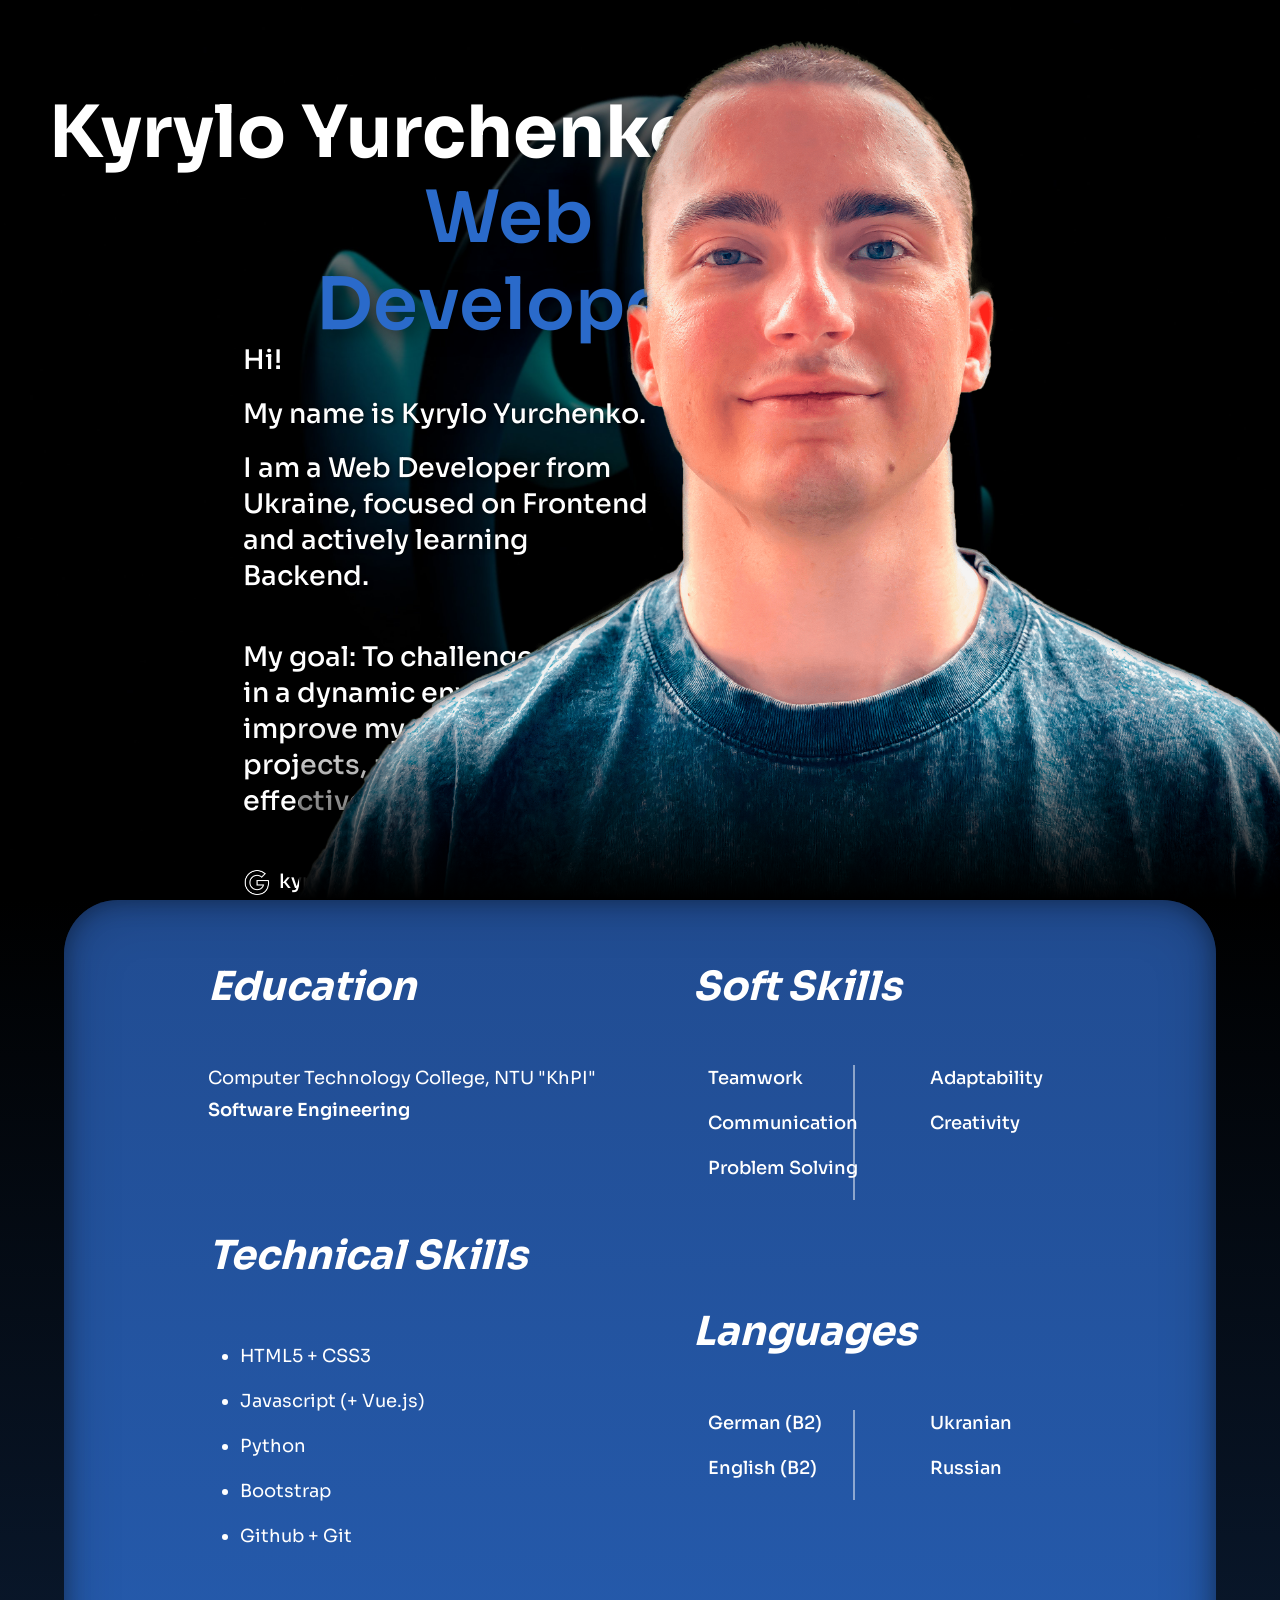
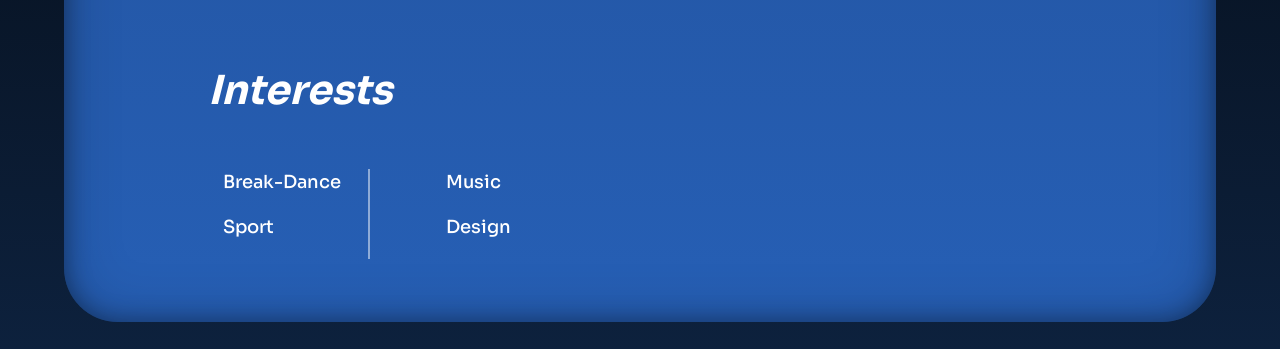
==== index.html @ 0132fe81 "did renaming" ====
<!DOCTYPE html>
<html lang="en">
<head>
    <meta charset="UTF-8">
    <meta name="viewport" content="width=device-width, initial-scale=1.0">
    <title>Kyrylo Yurchenko - Web Developer</title>

    <link rel="preconnect" href="https://fonts.googleapis.com">
    <link rel="preconnect" href="https://fonts.gstatic.com" crossorigin>
    <link href="https://fonts.googleapis.com/css2?family=Cascadia+Code:ital,wght@0,200..700;1,200..700&family=Sora:wght@100..800&display=swap" rel="stylesheet">

    <link href="https://cdn.jsdelivr.net/npm/bootstrap@5.3.8/dist/css/bootstrap.min.css" rel="stylesheet" integrity="sha384-sRIl4kxILFvY47J16cr9ZwB07vP4J8+LH7qKQnuqkuIAvNWLzeN8tE5YBujZqJLB" crossorigin="anonymous">
    <link rel="stylesheet" href="style.css">
</head>
<body>
    <div class="web-project">
        <div class="about">
            <div class="container-fluid text-center">
            <div class="row">
                <div class="col-12 col-md-7" id="aboutText">
                    <h1 class="first-row">Kyrylo Yurchenko</h1>
                    <h1 class="second-row">Web Developer</h1>

                    <div class="text">
                        <p>Hi!</p>
                        <p>My name is Kyrylo Yurchenko.</p>
                        <p>I am a Web Developer from Ukraine, focused on Frontend and actively learning Backend.</p>
                        <p style="margin-top: 5vh ;">My goal: To challenge myself in a dynamic environment, improve my skills through projects, and contribute effectively to a team.</p>
                    
                        <div class="contact">
                            <div class="contact-item">
                                <img alt="my gmail" src="img/google.png">
                                <p>kyrylo.yurchenkoo@gmail.com</p>
                            </div>
                            <div class="contact-item">
                                <img alt="my phone number" src="img/call.png">
                                <p>+49 151 4424 5046</p>
                            </div>
                        </div>
                    
                    </div>




                </div>

                <div class="col-12 col-md-5 d-flex justify-content-end">
                    
                </div>
            </div>
            </div>
            <div class="img-wrapper">
                <img alt="My Face" src="img/port2.png">
                <div class="img-shadow"></div>
            </div>
                    

        </div>

<!--Info about Me-->
        <div class="skillset">
        <div class="container">
            <div class="row">
            <div class="col-6">
                <h1>Education</h1>
                <p style="margin-bottom: 0;">Computer Technology College, NTU "KhPI"</p>
                <p style="margin-top: 5px; font-weight: 600;">Software Engineering</p>
                <h1 style="margin-top: 12vh;">Technical Skills</h1>
                <ul>
                    <li>HTML5 + CSS3</li>
                    <li>Javascript (+ Vue.js)</li>
                    <li>Python</li>
                    <li>Bootstrap</li>
                    <li>Github + Git</li>

                </ul>
                <h1 style="margin-top: 12vh;">Interests</h1>
                <div class="interests">
                <div class="interest-col">
                    <p>Break-Dance</p>
                    <p>Sport</p>
                </div>
                <div class="interest-col second-col">
                    <p>Music</p>
                    <p>Design</p>
                </div>

                </div>

            </div>
            <div class="col-6">
                <!-- Здесь можно добавить вторую колонку с info -->
                <h1>Soft Skills</h1>
                <div class="interests">
                <div class="interest-col">
                    <p>Teamwork</p>
                    <p>Communication</p>
                    <p>Problem Solving</p>
                </div>
                <div class="interest-col second-col">
                    <p>Adaptability</p>
                    <p>Creativity</p>
                </div>
                
                </div>

                <h1 style="margin-top: 12vh;">Languages</h1>
                <div class="interests">
                <div class="interest-col">
                    <p>German (B2)</p>
                    <p>English (B2)</p>
                    
                </div>
                <div class="interest-col second-col">
                    <p>Ukranian</p>
                    <p>Russian </p>
                </div>
                </div>
            </div>
        </div>
        </div>

    </div>
    
    <script src="script.js"></script>
</body>
</html>
---- style.css ----
body{
    font-family: "Sora", sans-serif;


}

.about{
    background: url("img/back-dark.jpg") no-repeat center center fixed;
    background-size: cover; /* растянуть под экран */
    height:100vh ;
    color: white;
     position: relative;
    overflow: hidden;
}

.about .first-row{
    font-weight: 700;
}

.about .second-row{
    font-weight: 600;
    padding-left: 30vh;
    margin-top: -1vh;
    color: #2a6aca;
}

.about #aboutText{
    margin-top: 10vh;
    margin-left: 0vh;
    text-shadow: 5px 5px 20px rgba(0, 0, 0, 0.7);
}
.about #aboutText h1{
    font-size: 8vh;
}


/* Обертка для прозрачного квадрата с текстом */
/* прозрачный блок с текстом */
.text {
    position: absolute;       /* привязываем к родителю #aboutText */
    top: 35vh;                /* снизу под "Web Developer" */
    left: 25vh;                  /* левый край */
    width: 35%;              /* на всю ширину родителя */
    
    padding: 1vh 2vh;
    border-radius: 10px;
    text-align: left;         /* текст по левому краю */
    box-sizing: border-box;
    line-height: 5vh;
    
}

/* текст внутри блока */
.text p {
    margin: 2vh 0;
    color: white;
    font-size: 3vh;
    font-weight: 500;
    line-height: 4vh;
    text-shadow: 1px 1px 4px rgba(0,0,0,0.7);
}

.about .contact {
  display: flex;            /* расположить в строку */
  flex-direction: column;   /* если хочешь одну под другой */
  gap: 1.5vh;               /* расстояние между контактами */
  margin-top: 5vh;
  
}

.about .contact-item {
  display: flex;            /* иконка + текст в ряд */
  align-items: center;      /* выравнивание по центру */
  gap: 1vh;                 /* расстояние между иконкой и текстом */
}

.about .contact img {
  width: 3vh;
  height: 3vh;
}

.about .contact p {
  margin: 0;
  font-size: 2.2vh;
  font-weight: 500;
  text-shadow: 1px 1px 4px rgba(0,0,0,0.7);
}



.col-5{
  padding-right: 0;
}

.img-wrapper {
  position: absolute;
  right: 0;
  top: 50%;
  transform: translateY(-50%);
  width: auto;
  height: 100vh; /* фиксированная высота */
}

.img-wrapper img {
  display: block;
  height: 100%; /* картинка занимает всю высоту контейнера */
  width: auto;
}

/* тень только снизу */
.img-wrapper .img-shadow {
  position: absolute;
  bottom: 0;
  left: 0;
  width: 100%;
  height: 20%; /* только нижняя часть изображения */
  background: linear-gradient(to top, rgba(0,0,0,1), transparent 100%);
  pointer-events: none;
}


.skillset{
  background: #000000;
  background: linear-gradient(180deg, rgba(0, 0, 0, 1) 0%, rgba(13, 33, 61, 1) 100%);
  display: flex;
  flex-wrap: wrap;
  align-content: center;
}

.skillset .container{
  max-width: 90%;
  margin-bottom: 3vh;
  background: #214c91;
  background: linear-gradient(180deg, rgba(33, 76, 145, 1) 0%, rgba(38, 95, 181, 1) 100%);
  border-radius: 6vh;
  color: white;
  padding: 7vh;
  padding-left: 16vh;
  box-shadow: inset 0 0 25px rgba(0, 0, 0, 0.4),
              inset 0 0 60px rgba(0, 0, 0, 0.2);
}

.skillset .row {
  text-align: left; /* чтобы текст не был по центру */
}


.skillset h1{
  font-weight: 700;
  font-style: italic;
  margin-bottom: 6vh;
}

.skillset p{
  font-size: large;
}

.skillset ul{
  line-height: 5vh;
  font-size: large;
}

.interests {
  display: flex;
  position: relative; /* для псевдоэлемента */
}

.interests::before {
  content: "";
  position: absolute;
  top: 0;
  bottom: 0;
  left: 35%; /* линия по центру */
  width: 2px; /* толщина линии */
  background: rgba(255, 255, 255, 0.481); /* тонкая белая */
  transform: translateX(-50%); /* ровно по центру */
}

.interest-col {
  flex: 1;
  padding: 0 15px;
}

.interest-col p {
  margin-bottom: 2vh;
  color: white;
  font-weight: 500;
}

/* можно добавить отступ для второй колонки от линии */
.interest-col.second-col {
  padding-left: 0px;
}


@media (max-width: 1199px) {

}


@media (max-width: 767px) {

  /* Колонки на всю ширину */
  .col-7, .col-5 {
    flex: 0 0 100% !important;
    max-width: 100% !important;
  }

  .row {
    flex-direction: column;
  }

  /* Заголовки */
  .about #aboutText {
    margin-top: 5vh;
    text-align: center;
  }

  .about #aboutText h1 {
    font-size: 4vh;
    padding-left: 0;
  }

  .about .second-row {
    padding-left: 0;
    margin-top: 0;
  }

  /* Текст */
  .text {
    position: static;
    width: 100%;
    margin-top: 3vh;
    padding: 0 2vh;
    text-align: center;
  }

  .text p {
    font-size: 2.2vh;
    line-height: 3vh;
  }
  
  /* Контакты */
  .about .contact {
    align-items: center;
  }
  .about .contact-item {
    justify-content: center;
  }

  /* Фото на всю ширину */
  .img-wrapper {
    position: relative; 
    width: 100%;
    height: auto;       
    margin: 0 0 4vh 0; /* убираем лишний верхний отступ, оставляем отступ снизу */
    text-align: center;
  }

  .img-wrapper img {
    width: auto;       /* сохраняем пропорции */
    max-width: 90%;    /* чтобы не вылезало за экран */
    height: auto;
    display: block;
    margin: 0 auto;    /* центрируем */
  }

  /* Тень */
  .img-wrapper::after {
    content: "";
    position: absolute;
    bottom: 0;
    left: 0;
    width: 100%;
    height: 25%;
    background: linear-gradient(to top, rgba(0,0,0,0.8), transparent);
    pointer-events: none;
  }



  /* Skillset */
  .skillset .container {
    padding: 4vh 2vh;
    border-radius: 3vh;
    margin-top: 2vh;
  }

  .skillset .row {
    flex-direction: column;
    align-items: center;  
  }

  .skillset h1, .skillset p {
    text-align: center;
  }

  /* Интересы */
  .interests {
    flex-direction: column;
  }
  .interests::before {
    display: none;
  }
  .interest-col {
    padding: 0;
    text-align: center;
  }
  .interest-col p {
    margin-bottom: 1.5vh;
  }

}
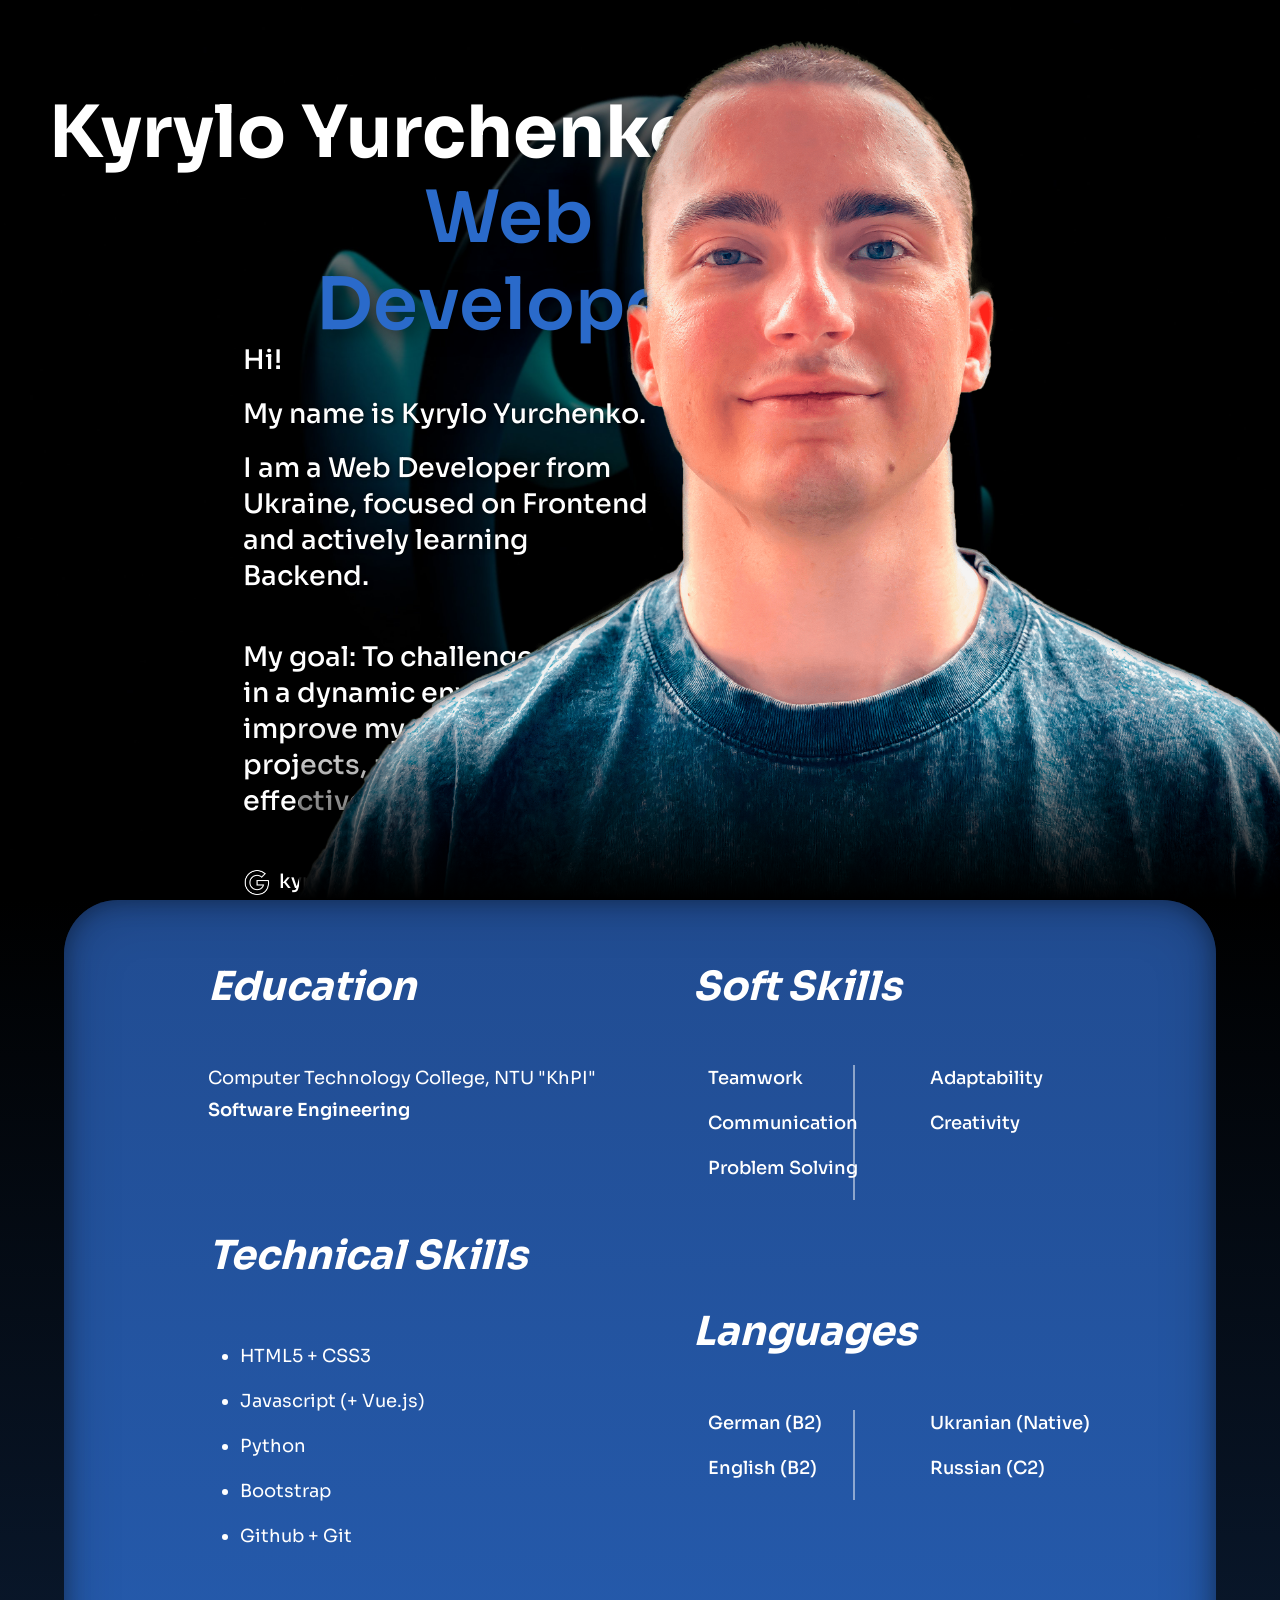
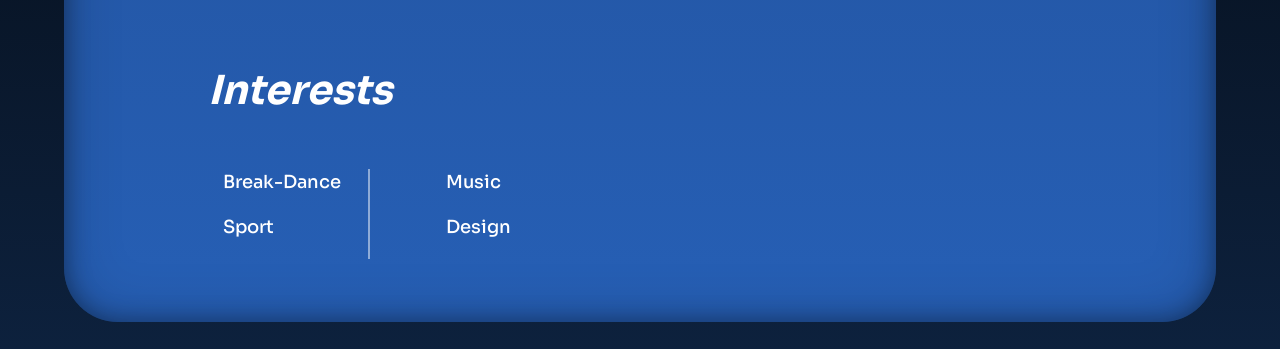
==== commit d737e703: "Update media query for max-width 1199px" ====
--- a/index.html
+++ b/index.html
@@ -28,14 +28,16 @@
                         <p style="margin-top: 5vh ;">My goal: To challenge myself in a dynamic environment, improve my skills through projects, and contribute effectively to a team.</p>
                     
                         <div class="contact">
-                            <div class="contact-item">
+                            <div class="contact-item" onclick="copyToClipboard('kyrylo.yurchenkoo@gmail.com')">
                                 <img alt="my gmail" src="img/google.png">
-                                <p>kyrylo.yurchenkoo@gmail.com</p>
+                                <a href="mailto:kyrylo.yurchenkoo@gmail.com"><p>kyrylo.yurchenkoo@gmail.com</p></a>
                             </div>
-                            <div class="contact-item">
+                            <div class="contact-item" onclick="copyToClipboard('+4915144245046')">
                                 <img alt="my phone number" src="img/call.png">
                                 <p>+49 151 4424 5046</p>
                             </div>
+
+                            <div class="notification" id="notification">Copied!</div>
                         </div>
                     
                     </div>
@@ -113,8 +115,8 @@
                     
                 </div>
                 <div class="interest-col second-col">
-                    <p>Ukranian</p>
-                    <p>Russian </p>
+                    <p>Ukranian (Native)</p>
+                    <p>Russian (C2)</p>
                 </div>
                 </div>
             </div>
--- a/style.css
+++ b/style.css
@@ -72,11 +72,47 @@
   display: flex;            /* иконка + текст в ряд */
   align-items: center;      /* выравнивание по центру */
   gap: 1vh;                 /* расстояние между иконкой и текстом */
+  cursor: pointer;
+
+}
+
+.contact-item a {
+    color: white;
+    text-decoration: none;
+    font-size: 2.2vh;
+}
+
+.contact-item a:hover {
+    text-decoration: underline;
 }
 
 .about .contact img {
   width: 3vh;
   height: 3vh;
+}
+
+.notification {
+    position: fixed;
+    bottom: 5%;
+    left: 50%;
+    transform: translateX(-50%) translateY(20px);
+    background: #48a526;
+    color: white;
+    width: 80%; /* занимает почти всю ширину экрана */
+    max-width: 300px; /* ограничение для больших экранов */
+    text-align: center;
+    padding: 10px 15px;
+    border-radius: 10px;
+    font-size: 14px;
+    opacity: 0;
+    pointer-events: none;
+    transition: opacity 0.4s ease, transform 0.4s ease;
+    z-index: 9999; /* чтобы было поверх всего */
+}
+
+.notification.show {
+    opacity: 1;
+    transform: translateX(-50%) translateY(0);
 }
 
 .about .contact p {
@@ -195,6 +231,63 @@
 
 @media (max-width: 1199px) {
 
+  /* Колонки About */
+  .about .container-fluid .row {
+    flex-direction: row; /* оставить горизонтально, но уменьшить padding */
+    align-items: center;
+  }
+
+  #aboutText {
+    margin-top: 5vh;
+    text-align: left;
+  }
+
+  .about #aboutText h1 {
+    font-size: 6vh; /* чуть меньше, чем на больших экранах */
+  }
+
+  .about .second-row {
+    padding-left: 15vh; /* уменьшить отступ слева */
+  }
+
+  .text {
+    top: 30vh; /* чуть выше */
+    left: 20vh;
+    width: 40%;
+    line-height: 4.5vh;
+  }
+
+  .text p {
+    font-size: 2.5vh;
+    line-height: 3.5vh;
+  }
+
+  /* Контакты */
+  .about .contact {
+    margin-top: 4vh;
+    gap: 1vh;
+  }
+
+  .about .contact-item img {
+    width: 2.5vh;
+    height: 2.5vh;
+  }
+
+  /* Картинка */
+  .img-wrapper {
+    width: 45%;
+    height: auto;
+    top: 50%;
+    right: 0;
+    transform: translateY(-50%);
+  }
+
+  .img-wrapper img {
+    width: 100%;
+    height: auto;
+    object-fit: cover;
+  }
+
 }
 
 
@@ -206,13 +299,29 @@
     max-width: 100% !important;
   }
 
-  .row {
-    flex-direction: column;
-  }
+  .about {
+    background-image: none;
+    background: #000000;
+    background: linear-gradient(180deg,rgba(0, 0, 0, 1) 0%, rgba(0, 17, 43, 1) 100%);
+    height: auto; /* не фиксируем 100vh */
+    padding: 3vh 0;
+  }
+
+  .about .container-fluid {
+    display: flex;
+    flex-direction: column; /* сначала картинка, потом текст */
+    align-items: center;
+  }
+
+    .row {
+    flex-direction: column-reverse; /* сначала картинка, потом текст */
+  }
+
+
 
   /* Заголовки */
-  .about #aboutText {
-    margin-top: 5vh;
+  #aboutText {
+    margin-top: 3vh;
     text-align: center;
   }
 
@@ -230,7 +339,7 @@
   .text {
     position: static;
     width: 100%;
-    margin-top: 3vh;
+    margin-top: 2vh;
     padding: 0 2vh;
     text-align: center;
   }
@@ -250,19 +359,20 @@
 
   /* Фото на всю ширину */
   .img-wrapper {
-    position: relative; 
+    position: relative;  /* убрать absolute */
     width: 100%;
-    height: auto;       
-    margin: 0 0 4vh 0; /* убираем лишний верхний отступ, оставляем отступ снизу */
-    text-align: center;
+    height: auto;
+    margin-bottom: -52%;
+    margin-top: 50%;
   }
 
   .img-wrapper img {
-    width: auto;       /* сохраняем пропорции */
-    max-width: 90%;    /* чтобы не вылезало за экран */
+    width: 100%;
     height: auto;
+    max-height: 60vh;
     display: block;
-    margin: 0 auto;    /* центрируем */
+    object-fit: contain;
+    margin: 0 auto;
   }
 
   /* Тень */
@@ -283,7 +393,7 @@
   .skillset .container {
     padding: 4vh 2vh;
     border-radius: 3vh;
-    margin-top: 2vh;
+    margin-top: 0vh;
   }
 
   .skillset .row {
@@ -310,4 +420,11 @@
     margin-bottom: 1.5vh;
   }
 
+  .notification {
+        bottom: 3%;
+        width: 90%;
+        font-size: 13px;
+        padding: 8px 12px;
+    }
+
 }
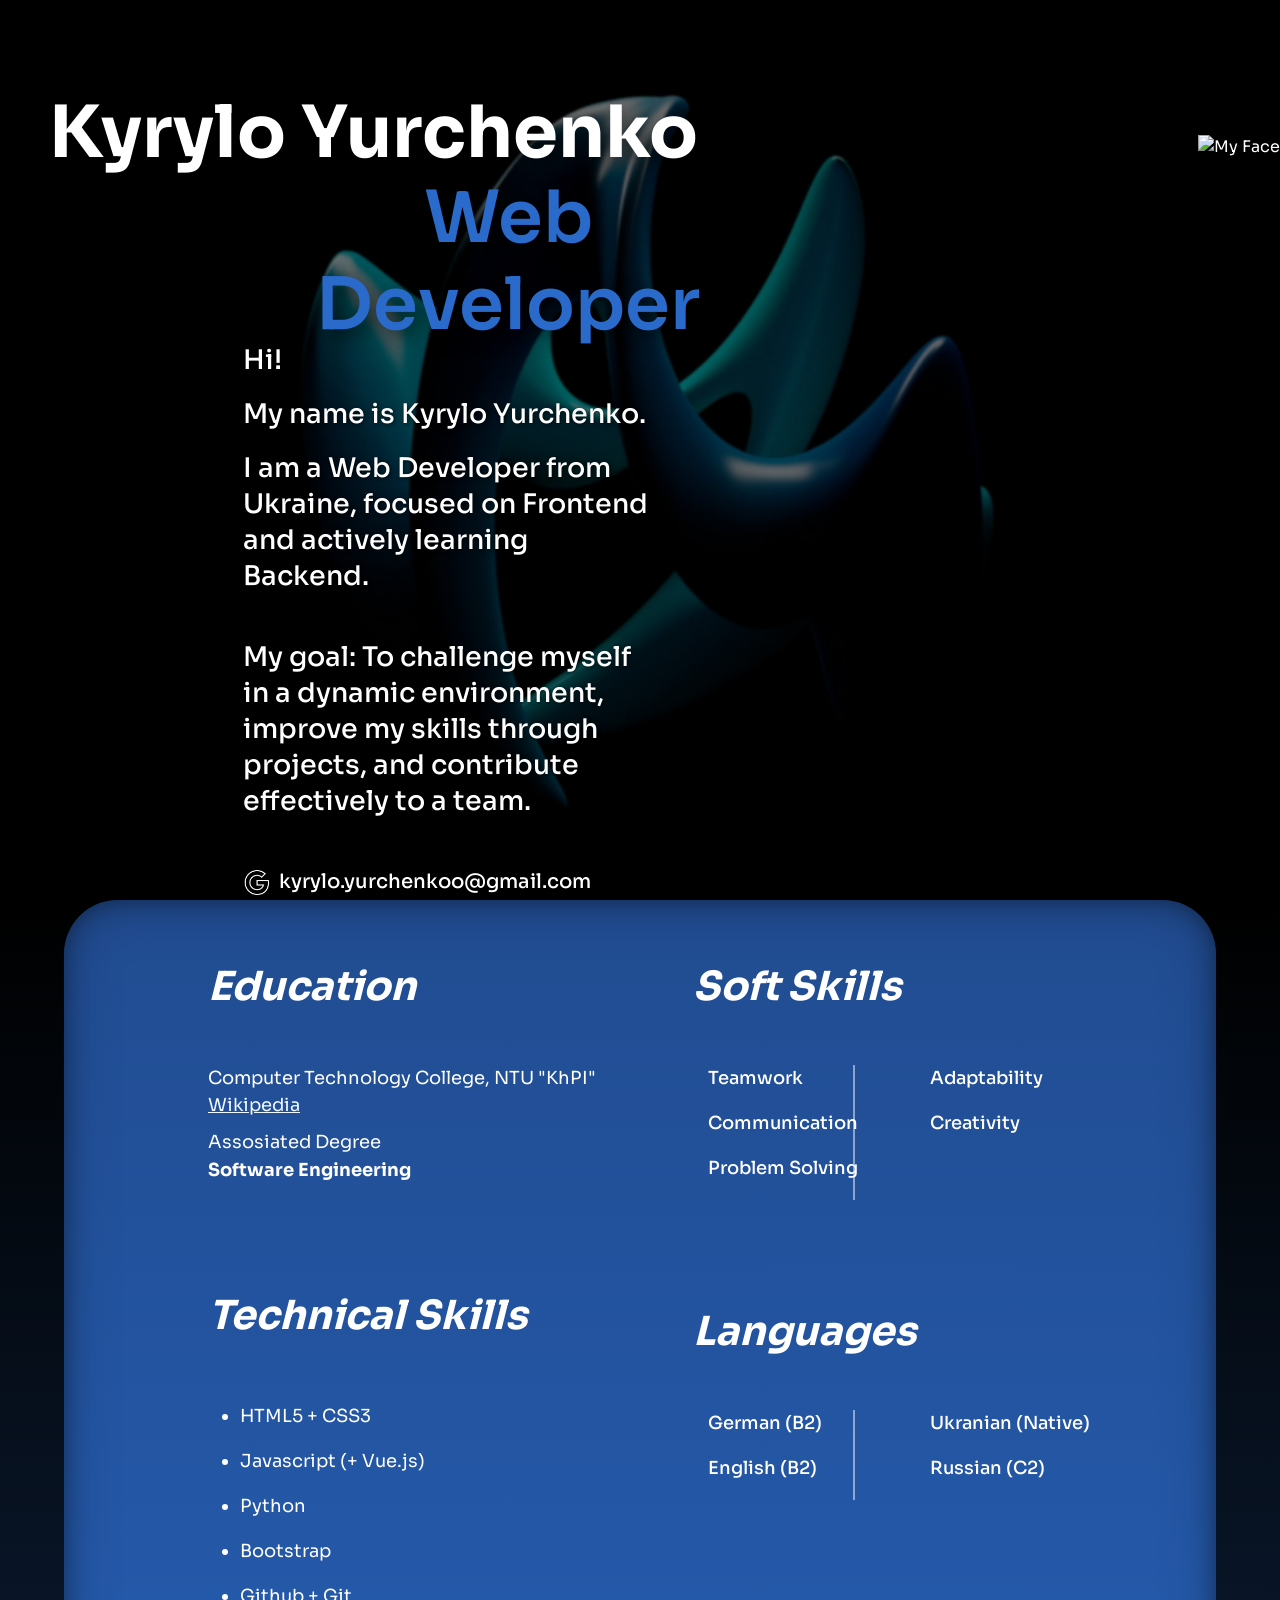
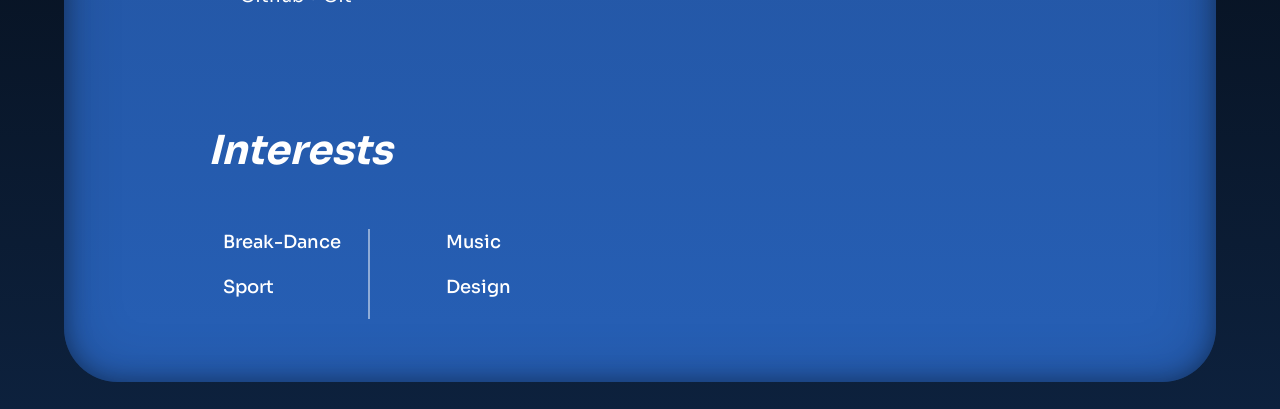
==== commit b44cc589: "photo change" ====
--- a/index.html
+++ b/index.html
@@ -8,6 +8,8 @@
     <link rel="preconnect" href="https://fonts.googleapis.com">
     <link rel="preconnect" href="https://fonts.gstatic.com" crossorigin>
     <link href="https://fonts.googleapis.com/css2?family=Cascadia+Code:ital,wght@0,200..700;1,200..700&family=Sora:wght@100..800&display=swap" rel="stylesheet">
+
+    <link rel="icon" type="image/png" href="img/web.png">
 
     <link href="https://cdn.jsdelivr.net/npm/bootstrap@5.3.8/dist/css/bootstrap.min.css" rel="stylesheet" integrity="sha384-sRIl4kxILFvY47J16cr9ZwB07vP4J8+LH7qKQnuqkuIAvNWLzeN8tE5YBujZqJLB" crossorigin="anonymous">
     <link rel="stylesheet" href="style.css">
@@ -53,11 +55,18 @@
             </div>
             </div>
             <div class="img-wrapper">
-                <img alt="My Face" src="img/port2.png">
+                <img alt="My Face" src="img/port2_2.png">
                 <div class="img-shadow"></div>
             </div>
                     
 
+        </div>
+<!--Projects-->
+
+        <div class="projects">
+            <div class="project-container">
+                
+            </div>
         </div>
 
 <!--Info about Me-->
@@ -66,8 +75,9 @@
             <div class="row">
             <div class="col-6">
                 <h1>Education</h1>
-                <p style="margin-bottom: 0;">Computer Technology College, NTU "KhPI"</p>
-                <p style="margin-top: 5px; font-weight: 600;">Software Engineering</p>
+                <p style="margin-bottom: 0; text-align: justify;">Computer Technology College, NTU "KhPI"<br style="gap: 5px;"><a href="https://en.wikipedia.org/wiki/Kharkiv_Polytechnic_Institute" style="color: aliceblue;" target="_blank">Wikipedia</a></p>
+                <p style="margin-top: 10px; font-weight: 400;">Assosiated Degree</p>
+                <p style="font-weight: 700; margin-top: -15px;">Software Engineering</p>
                 <h1 style="margin-top: 12vh;">Technical Skills</h1>
                 <ul>
                     <li>HTML5 + CSS3</li>
@@ -93,7 +103,7 @@
             </div>
             <div class="col-6">
                 <!-- Здесь можно добавить вторую колонку с info -->
-                <h1>Soft Skills</h1>
+                <h1 id="softskills">Soft Skills</h1>
                 <div class="interests">
                 <div class="interest-col">
                     <p>Teamwork</p>
--- a/style.css
+++ b/style.css
@@ -131,7 +131,7 @@
 .img-wrapper {
   position: absolute;
   right: 0;
-  top: 50%;
+  top: 65%;
   transform: translateY(-50%);
   width: auto;
   height: 100vh; /* фиксированная высота */
@@ -139,7 +139,7 @@
 
 .img-wrapper img {
   display: block;
-  height: 100%; /* картинка занимает всю высоту контейнера */
+  height: 80%; /* картинка занимает всю высоту контейнера */
   width: auto;
 }
 
@@ -427,4 +427,8 @@
         padding: 8px 12px;
     }
 
+  #softskills{
+    margin-top: 12vh;
+  }
+
 }
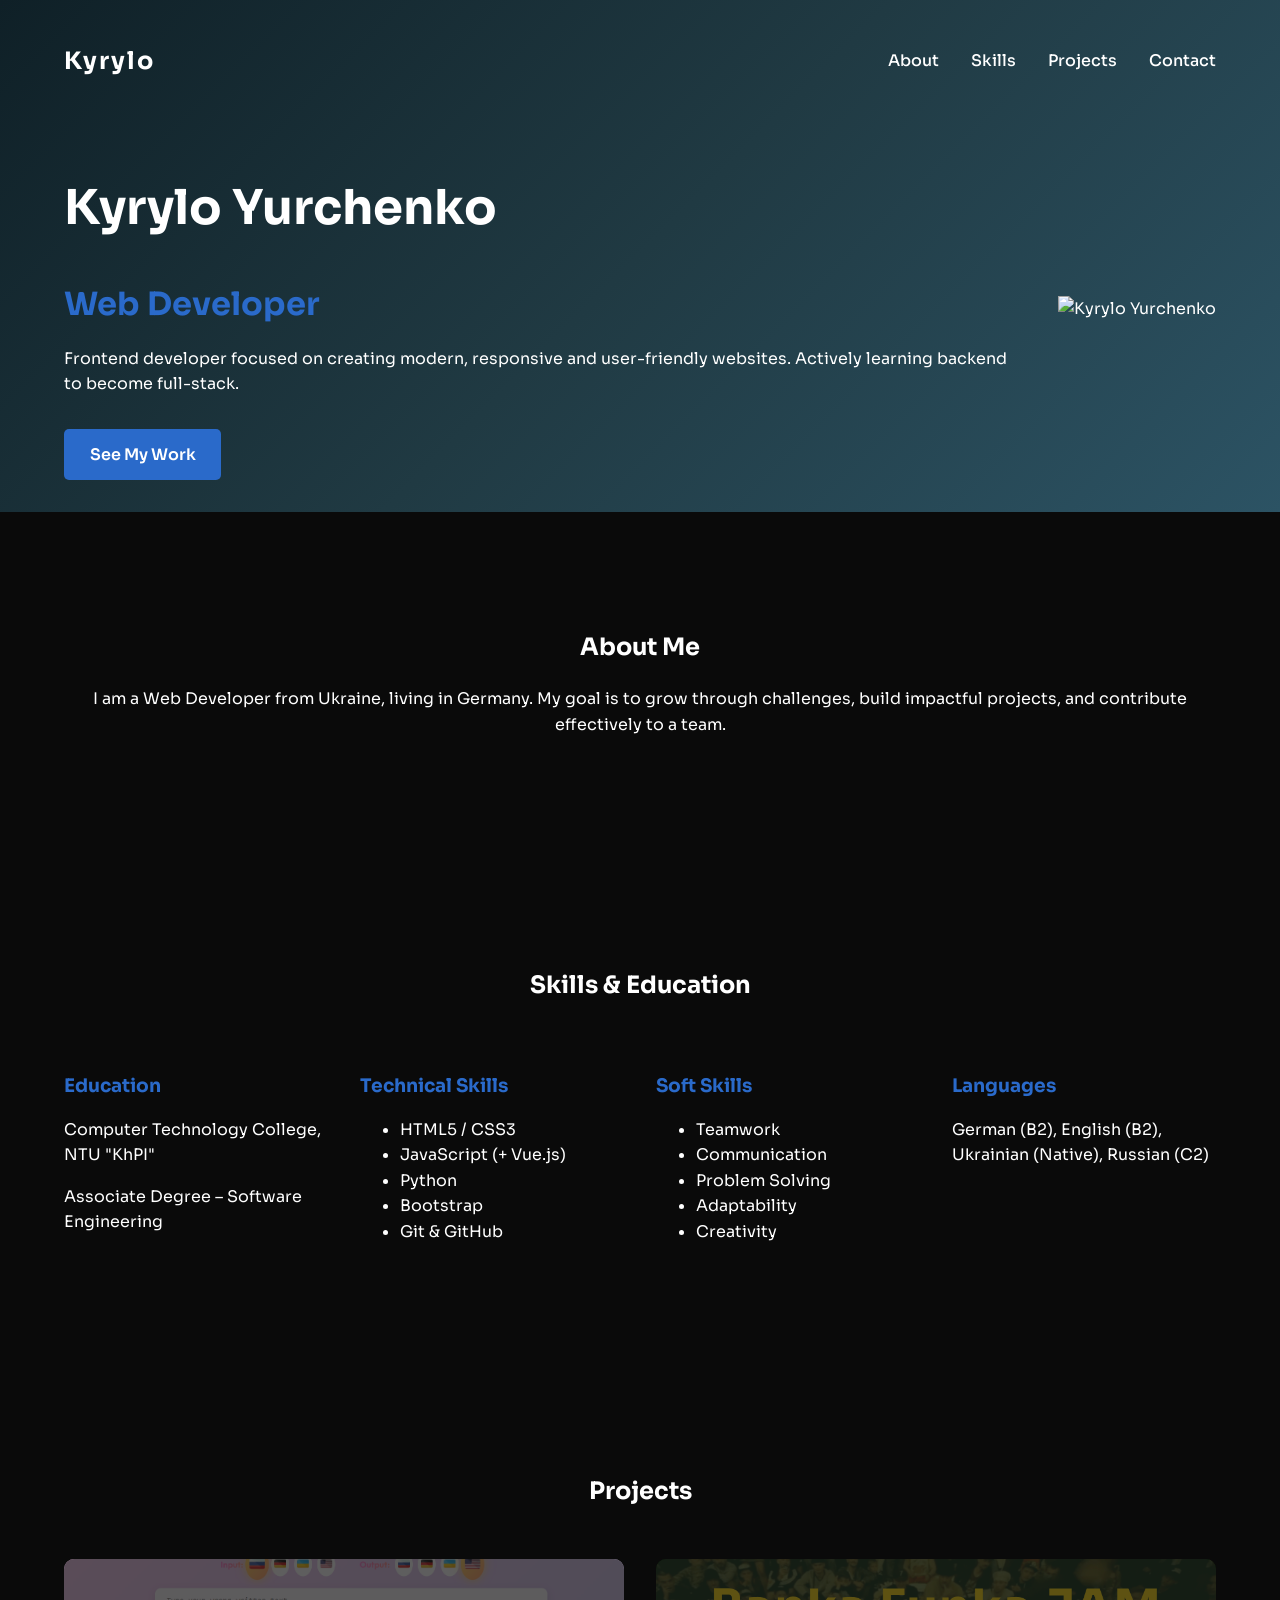
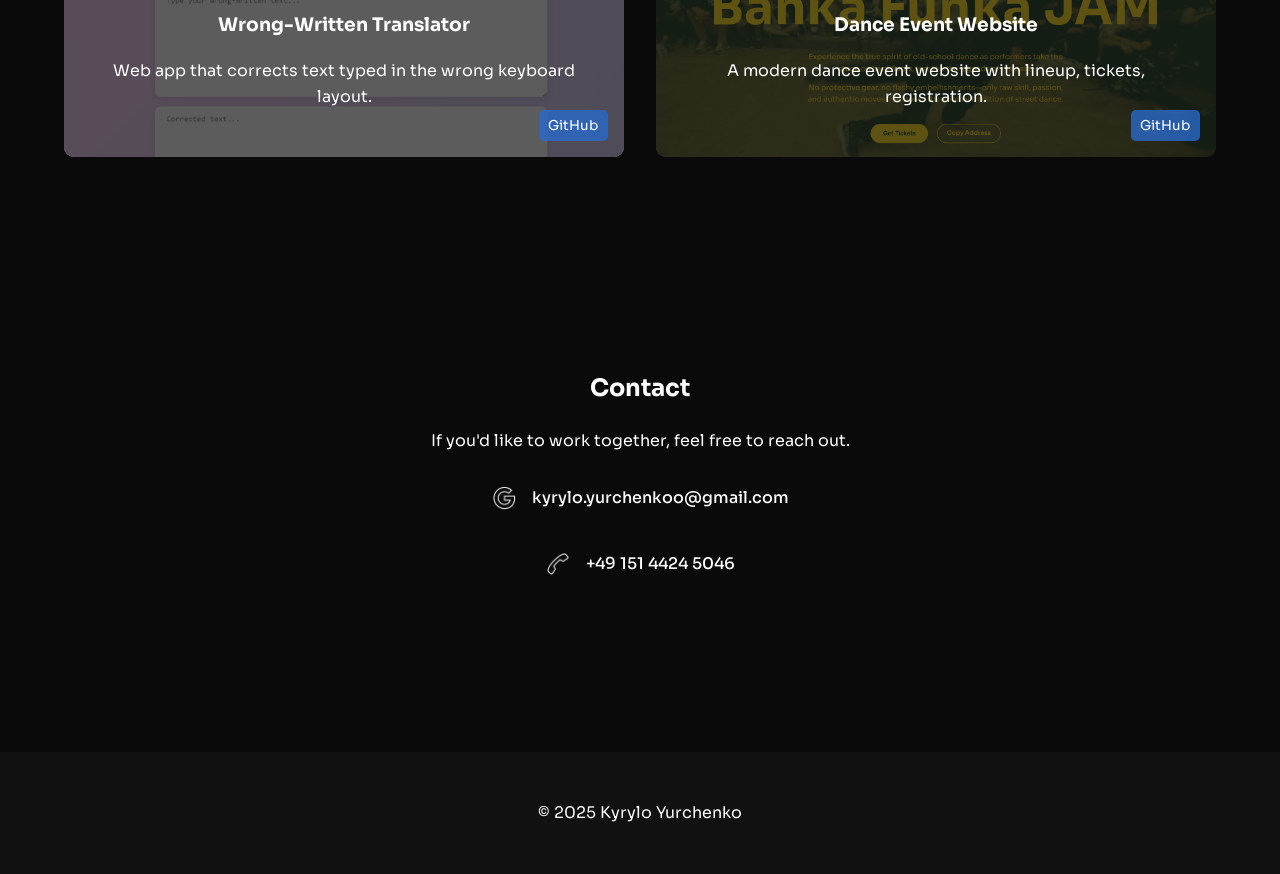
==== commit 7971eeaa: "another type" ====
--- a/index.html
+++ b/index.html
@@ -1,140 +1,126 @@
 <!DOCTYPE html>
 <html lang="en">
 <head>
-    <meta charset="UTF-8">
-    <meta name="viewport" content="width=device-width, initial-scale=1.0">
-    <title>Kyrylo Yurchenko - Web Developer</title>
-
-    <link rel="preconnect" href="https://fonts.googleapis.com">
-    <link rel="preconnect" href="https://fonts.gstatic.com" crossorigin>
-    <link href="https://fonts.googleapis.com/css2?family=Cascadia+Code:ital,wght@0,200..700;1,200..700&family=Sora:wght@100..800&display=swap" rel="stylesheet">
-
-    <link rel="icon" type="image/png" href="img/web.png">
-
-    <link href="https://cdn.jsdelivr.net/npm/bootstrap@5.3.8/dist/css/bootstrap.min.css" rel="stylesheet" integrity="sha384-sRIl4kxILFvY47J16cr9ZwB07vP4J8+LH7qKQnuqkuIAvNWLzeN8tE5YBujZqJLB" crossorigin="anonymous">
-    <link rel="stylesheet" href="style.css">
+  <meta charset="UTF-8">
+  <meta name="viewport" content="width=device-width, initial-scale=1.0">
+  <title>Kyrylo Yurchenko - Portfolio</title>
+  <link rel="preconnect" href="https://fonts.googleapis.com">
+  <link rel="preconnect" href="https://fonts.gstatic.com" crossorigin>
+  <link href="https://fonts.googleapis.com/css2?family=Sora:wght@400;600;700&display=swap" rel="stylesheet">
+  <link rel="icon" type="image/png" href="img/web.png">
+  <link rel="stylesheet" href="style.css">
 </head>
 <body>
-    <div class="web-project">
-        <div class="about">
-            <div class="container-fluid text-center">
-            <div class="row">
-                <div class="col-12 col-md-7" id="aboutText">
-                    <h1 class="first-row">Kyrylo Yurchenko</h1>
-                    <h1 class="second-row">Web Developer</h1>
+  <header class="header">
+    <div class="container">
+      <nav class="nav">
+        <div class="logo">Kyrylo</div>
+        <ul class="menu">
+          <li><a href="#about">About</a></li>
+          <li><a href="#skills">Skills</a></li>
+          <li><a href="#projects">Projects</a></li>
+          <li><a href="#contact">Contact</a></li>
+        </ul>
+      </nav>
+      <div class="hero">
+        <div class="hero-text">
+          <h1>Kyrylo Yurchenko</h1>
+          <h2>Web Developer</h2>
+          <p>Frontend developer focused on creating modern, responsive and user-friendly websites. Actively learning backend to become full-stack.</p>
+          <a href="#projects" class="btn">See My Work</a>
+        </div>
+        <div class="hero-img">
+          <img src="img/port2_2.png" alt="Kyrylo Yurchenko">
+        </div>
+      </div>
+    </div>
+  </header>
 
-                    <div class="text">
-                        <p>Hi!</p>
-                        <p>My name is Kyrylo Yurchenko.</p>
-                        <p>I am a Web Developer from Ukraine, focused on Frontend and actively learning Backend.</p>
-                        <p style="margin-top: 5vh ;">My goal: To challenge myself in a dynamic environment, improve my skills through projects, and contribute effectively to a team.</p>
-                    
-                        <div class="contact">
-                            <div class="contact-item" onclick="copyToClipboard('kyrylo.yurchenkoo@gmail.com')">
-                                <img alt="my gmail" src="img/google.png">
-                                <a href="mailto:kyrylo.yurchenkoo@gmail.com"><p>kyrylo.yurchenkoo@gmail.com</p></a>
-                            </div>
-                            <div class="contact-item" onclick="copyToClipboard('+4915144245046')">
-                                <img alt="my phone number" src="img/call.png">
-                                <p>+49 151 4424 5046</p>
-                            </div>
+  <section id="about" class="about">
+    <div class="container">
+      <h2>About Me</h2>
+      <p>I am a Web Developer from Ukraine, living in Germany. My goal is to grow through challenges, build impactful projects, and contribute effectively to a team.</p>
+    </div>
+  </section>
 
-                            <div class="notification" id="notification">Copied!</div>
-                        </div>
-                    
-                    </div>
+  <section id="skills" class="skills">
+    <div class="container">
+      <h2>Skills & Education</h2>
+      <div class="grid">
+        <div>
+          <h3>Education</h3>
+          <p>Computer Technology College, NTU "KhPI"</p>
+          <p>Associate Degree – Software Engineering</p>
+        </div>
+        <div>
+          <h3>Technical Skills</h3>
+          <ul>
+            <li>HTML5 / CSS3</li>
+            <li>JavaScript (+ Vue.js)</li>
+            <li>Python</li>
+            <li>Bootstrap</li>
+            <li>Git & GitHub</li>
+          </ul>
+        </div>
+        <div>
+          <h3>Soft Skills</h3>
+          <ul>
+            <li>Teamwork</li>
+            <li>Communication</li>
+            <li>Problem Solving</li>
+            <li>Adaptability</li>
+            <li>Creativity</li>
+          </ul>
+        </div>
+        <div>
+          <h3>Languages</h3>
+          <p>German (B2), English (B2), Ukrainian (Native), Russian (C2)</p>
+        </div>
+      </div>
+    </div>
+  </section>
 
-
-
-
-                </div>
-
-                <div class="col-12 col-md-5 d-flex justify-content-end">
-                    
-                </div>
-            </div>
-            </div>
-            <div class="img-wrapper">
-                <img alt="My Face" src="img/port2_2.png">
-                <div class="img-shadow"></div>
-            </div>
-                    
-
-        </div>
-<!--Projects-->
-
-        <div class="projects">
-            <div class="project-container">
-                
-            </div>
+  <section id="projects" class="projects">
+    <div class="container">
+      <h2>Projects</h2>
+      <div class="project-grid">
+        <div class="project-card hover-effect" data-url="https://kyrylostyle.github.io/Translater/" style="background: url('img/trans.PNG') center/cover no-repeat;">
+          <h3>Wrong-Written Translator</h3>
+          <p>Web app that corrects text typed in the wrong keyboard layout.</p>
+          <a href="https://github.com/kyrylostyle/Translater" target="_blank" class="project-github">GitHub</a>
         </div>
 
-<!--Info about Me-->
-        <div class="skillset">
-        <div class="container">
-            <div class="row">
-            <div class="col-6">
-                <h1>Education</h1>
-                <p style="margin-bottom: 0; text-align: justify;">Computer Technology College, NTU "KhPI"<br style="gap: 5px;"><a href="https://en.wikipedia.org/wiki/Kharkiv_Polytechnic_Institute" style="color: aliceblue;" target="_blank">Wikipedia</a></p>
-                <p style="margin-top: 10px; font-weight: 400;">Assosiated Degree</p>
-                <p style="font-weight: 700; margin-top: -15px;">Software Engineering</p>
-                <h1 style="margin-top: 12vh;">Technical Skills</h1>
-                <ul>
-                    <li>HTML5 + CSS3</li>
-                    <li>Javascript (+ Vue.js)</li>
-                    <li>Python</li>
-                    <li>Bootstrap</li>
-                    <li>Github + Git</li>
-
-                </ul>
-                <h1 style="margin-top: 12vh;">Interests</h1>
-                <div class="interests">
-                <div class="interest-col">
-                    <p>Break-Dance</p>
-                    <p>Sport</p>
-                </div>
-                <div class="interest-col second-col">
-                    <p>Music</p>
-                    <p>Design</p>
-                </div>
-
-                </div>
-
-            </div>
-            <div class="col-6">
-                <!-- Здесь можно добавить вторую колонку с info -->
-                <h1 id="softskills">Soft Skills</h1>
-                <div class="interests">
-                <div class="interest-col">
-                    <p>Teamwork</p>
-                    <p>Communication</p>
-                    <p>Problem Solving</p>
-                </div>
-                <div class="interest-col second-col">
-                    <p>Adaptability</p>
-                    <p>Creativity</p>
-                </div>
-                
-                </div>
-
-                <h1 style="margin-top: 12vh;">Languages</h1>
-                <div class="interests">
-                <div class="interest-col">
-                    <p>German (B2)</p>
-                    <p>English (B2)</p>
-                    
-                </div>
-                <div class="interest-col second-col">
-                    <p>Ukranian (Native)</p>
-                    <p>Russian (C2)</p>
-                </div>
-                </div>
-            </div>
-        </div>
+        <div class="project-card hover-effect" data-url="https://kyrylostyle.github.io/BankaFunka/" style="background: url('img/banka.PNG') center/cover no-repeat;">
+          <h3>Dance Event Website</h3>
+          <p>A modern dance event website with lineup, tickets, registration.</p>
+          <a href="https://github.com/kyrylostyle/Translater" target="_blank" class="project-github">GitHub</a>
         </div>
 
     </div>
-    
-    <script src="script.js"></script>
+  </section>
+
+  <section id="contact" class="contact">
+    <div class="container">
+      <h2>Contact</h2>
+      <p>If you'd like to work together, feel free to reach out.</p>
+      <div class="contact-items">
+        <div class="contact-item" onclick="copyToClipboard('kyrylo.yurchenkoo@gmail.com')">
+          <img src="img/google.png" alt="gmail">
+          <a href="mailto:kyrylo.yurchenkoo@gmail.com">kyrylo.yurchenkoo@gmail.com</a>
+        </div>
+        <div class="contact-item" onclick="copyToClipboard('+4915144245046')">
+          <img src="img/call.png" alt="phone">
+          <p>+49 151 4424 5046</p>
+        </div>
+
+      <div class="notification" id="notification">Copied!</div>
+    </div>
+  </section>
+
+  <footer class="footer">
+    <p>© 2025 Kyrylo Yurchenko</p>
+  </footer>
+
+  <script src="script.js"></script>
 </body>
-</html>+</html>
--- a/style.css
+++ b/style.css
@@ -1,434 +1,230 @@
-body{
-    font-family: "Sora", sans-serif;
-
-
-}
-
-.about{
-    background: url("img/back-dark.jpg") no-repeat center center fixed;
-    background-size: cover; /* растянуть под экран */
-    height:100vh ;
-    color: white;
-     position: relative;
-    overflow: hidden;
-}
-
-.about .first-row{
-    font-weight: 700;
-}
-
-.about .second-row{
-    font-weight: 600;
-    padding-left: 30vh;
-    margin-top: -1vh;
-    color: #2a6aca;
-}
-
-.about #aboutText{
-    margin-top: 10vh;
-    margin-left: 0vh;
-    text-shadow: 5px 5px 20px rgba(0, 0, 0, 0.7);
-}
-.about #aboutText h1{
-    font-size: 8vh;
-}
-
-
-/* Обертка для прозрачного квадрата с текстом */
-/* прозрачный блок с текстом */
-.text {
-    position: absolute;       /* привязываем к родителю #aboutText */
-    top: 35vh;                /* снизу под "Web Developer" */
-    left: 25vh;                  /* левый край */
-    width: 35%;              /* на всю ширину родителя */
-    
-    padding: 1vh 2vh;
-    border-radius: 10px;
-    text-align: left;         /* текст по левому краю */
-    box-sizing: border-box;
-    line-height: 5vh;
-    
-}
-
-/* текст внутри блока */
-.text p {
-    margin: 2vh 0;
-    color: white;
-    font-size: 3vh;
-    font-weight: 500;
-    line-height: 4vh;
-    text-shadow: 1px 1px 4px rgba(0,0,0,0.7);
-}
-
-.about .contact {
-  display: flex;            /* расположить в строку */
-  flex-direction: column;   /* если хочешь одну под другой */
-  gap: 1.5vh;               /* расстояние между контактами */
-  margin-top: 5vh;
+body {
+  margin: 0;
+  font-family: "Sora", sans-serif;
+  background: #0a0a0a;
+  color: #fff;
+  line-height: 1.6;
+}
+
+a { color: inherit; text-decoration: none; }
+
+.container {
+  width: 90%;
+  max-width: 1200px;
+  margin: auto;
+}
+
+.header {
+  background: linear-gradient(135deg, #0f2027, #203a43, #2c5364);
+  color: #fff;
+  padding: 2rem 0;
+}
+
+.nav {
+  display: flex;
+  justify-content: space-between;
+  align-items: center;
+}
+
+.logo {
+  font-weight: 700;
+  font-size: 1.5rem;
+  letter-spacing: 2px;
+}
+
+.menu {
+  display: flex;
+  gap: 2rem;
+  list-style: none;
+}
+
+.menu li a {
+  font-weight: 500;
+  transition: color 0.3s;
+}
+.menu li a:hover {
+  color: #2a6aca;
+}
+
+.hero {
+  display: flex;
+  justify-content: space-between;
+  align-items: center;
+  flex-wrap: wrap;
+  margin-top: 3rem;
+}
+
+.hero-text {
+  flex: 1;
+  padding-right: 2rem;
+}
+
+.hero-text h1 {
+  font-size: 3rem;
+  font-weight: 700;
+}
+
+.hero-text h2 {
+  font-size: 2rem;
+  color: #2a6aca;
+  margin-bottom: 1rem;
+}
+
+.hero-text p {
+  margin-bottom: 2rem;
+}
+
+.btn {
+  display: inline-block;
+  background: #2a6aca;
+  color: #fff;
+  padding: 0.8rem 1.6rem;
+  border-radius: 5px;
+  font-weight: 600;
+  transition: background 0.3s;
+}
+.btn:hover { background: #1f4d96; }
+
+.hero-img img {
+  height: 100%;
+  width: auto;
+  max-height: 60vh;
+}
+
+.about, .skills, .projects, .contact {
+  padding: 6rem 0;
+  text-align: center;
+}
+
+.skills .grid {
+  display: grid;
+  grid-template-columns: repeat(auto-fit, minmax(250px, 1fr));
+  gap: 2rem;
+  margin-top: 3rem;
+  text-align: left;
+}
+
+.skills h3 {
+  margin-bottom: 1rem;
+  color: #2a6aca;
+}
+
+.projects .project-grid {
+  display: grid;
+  grid-template-columns: repeat(auto-fit, minmax(280px, 1fr));
+  gap: 2rem;
+  margin-top: 3rem;
+}
+
+.project-card {
+  padding: 2rem;
   
-}
-
-.about .contact-item {
-  display: flex;            /* иконка + текст в ряд */
-  align-items: center;      /* выравнивание по центру */
-  gap: 1vh;                 /* расстояние между иконкой и текстом */
-  cursor: pointer;
-
-}
-
-.contact-item a {
-    color: white;
-    text-decoration: none;
-    font-size: 2.2vh;
-}
-
-.contact-item a:hover {
-    text-decoration: underline;
-}
-
-.about .contact img {
-  width: 3vh;
-  height: 3vh;
-}
-
-.notification {
-    position: fixed;
-    bottom: 5%;
-    left: 50%;
-    transform: translateX(-50%) translateY(20px);
-    background: #48a526;
-    color: white;
-    width: 80%; /* занимает почти всю ширину экрана */
-    max-width: 300px; /* ограничение для больших экранов */
-    text-align: center;
-    padding: 10px 15px;
-    border-radius: 10px;
-    font-size: 14px;
-    opacity: 0;
-    pointer-events: none;
-    transition: opacity 0.4s ease, transform 0.4s ease;
-    z-index: 9999; /* чтобы было поверх всего */
-}
-
-.notification.show {
-    opacity: 1;
-    transform: translateX(-50%) translateY(0);
-}
-
-.about .contact p {
-  margin: 0;
-  font-size: 2.2vh;
-  font-weight: 500;
-  text-shadow: 1px 1px 4px rgba(0,0,0,0.7);
-}
-
-
-
-.col-5{
-  padding-right: 0;
-}
-
-.img-wrapper {
-  position: absolute;
-  right: 0;
-  top: 65%;
-  transform: translateY(-50%);
-  width: auto;
-  height: 100vh; /* фиксированная высота */
-}
-
-.img-wrapper img {
-  display: block;
-  height: 80%; /* картинка занимает всю высоту контейнера */
-  width: auto;
-}
-
-/* тень только снизу */
-.img-wrapper .img-shadow {
-  position: absolute;
-  bottom: 0;
-  left: 0;
-  width: 100%;
-  height: 20%; /* только нижняя часть изображения */
-  background: linear-gradient(to top, rgba(0,0,0,1), transparent 100%);
-  pointer-events: none;
-}
-
-
-.skillset{
-  background: #000000;
-  background: linear-gradient(180deg, rgba(0, 0, 0, 1) 0%, rgba(13, 33, 61, 1) 100%);
-  display: flex;
-  flex-wrap: wrap;
-  align-content: center;
-}
-
-.skillset .container{
-  max-width: 90%;
-  margin-bottom: 3vh;
-  background: #214c91;
-  background: linear-gradient(180deg, rgba(33, 76, 145, 1) 0%, rgba(38, 95, 181, 1) 100%);
-  border-radius: 6vh;
-  color: white;
-  padding: 7vh;
-  padding-left: 16vh;
-  box-shadow: inset 0 0 25px rgba(0, 0, 0, 0.4),
-              inset 0 0 60px rgba(0, 0, 0, 0.2);
-}
-
-.skillset .row {
-  text-align: left; /* чтобы текст не был по центру */
-}
-
-
-.skillset h1{
-  font-weight: 700;
-  font-style: italic;
-  margin-bottom: 6vh;
-}
-
-.skillset p{
-  font-size: large;
-}
-
-.skillset ul{
-  line-height: 5vh;
-  font-size: large;
-}
-
-.interests {
-  display: flex;
-  position: relative; /* для псевдоэлемента */
-}
-
-.interests::before {
+  border-radius: 10px;
+  transition: transform 0.3s, background 0.3s;
+  position: relative; /* для оверлея */
+  overflow: hidden;   /* чтобы псевдоэлемент не вылезал */
+}
+
+.project-card::before {
   content: "";
   position: absolute;
-  top: 0;
-  bottom: 0;
-  left: 35%; /* линия по центру */
-  width: 2px; /* толщина линии */
-  background: rgba(255, 255, 255, 0.481); /* тонкая белая */
-  transform: translateX(-50%); /* ровно по центру */
-}
-
-.interest-col {
-  flex: 1;
-  padding: 0 15px;
-}
-
-.interest-col p {
-  margin-bottom: 2vh;
+  inset: 0;
+  background: rgba(27, 27, 27, 0.7); /* общий оверлей */
+  z-index: 0;
+}
+
+
+
+.project-card h3,
+.project-card p {
+  position: relative;
+  z-index: 1; /* текст поверх оверлея */
+}
+
+.project-card.hover-effect:hover {
+  transform: translateY(-5px);
+}
+
+
+.contact-items {
+  margin-top: 2rem;
+  display: flex;
+  flex-direction: column;
+  gap: 1.5rem;
+  align-items: center;
+}
+
+.contact-item {
+  display: flex;
+  align-items: center;
+  gap: 1rem;
+  cursor: pointer;
+}
+.contact-item img {
+  width: 24px;
+  height: 24px;
+}
+.contact-item a, .contact-item p {
+  font-size: 1rem;
+  font-weight: 500;
+}
+
+.project-github {
+  position: absolute;
+  bottom: 1rem;
+  right: 1rem;
+  background: rgba(42, 106, 202, 0.8);
+  padding: 0.3rem 0.6rem;
+  border-radius: 5px;
+  color: #fff;
+  font-size: 0.85rem;
+  text-decoration: none;
+  z-index: 2;
+  transition: background 0.3s;
+}
+.project-github:hover { background: #1f4d96; }
+
+
+.notification {
+  position: fixed;
+  bottom: 5%;
+  left: 50%;
+  transform: translateX(-50%) translateY(20px);
+  background: #48a526;
   color: white;
-  font-weight: 500;
-}
-
-/* можно добавить отступ для второй колонки от линии */
-.interest-col.second-col {
-  padding-left: 0px;
-}
-
-
-@media (max-width: 1199px) {
-
-  /* Колонки About */
-  .about .container-fluid .row {
-    flex-direction: row; /* оставить горизонтально, но уменьшить padding */
-    align-items: center;
-  }
-
-  #aboutText {
-    margin-top: 5vh;
-    text-align: left;
-  }
-
-  .about #aboutText h1 {
-    font-size: 6vh; /* чуть меньше, чем на больших экранах */
-  }
-
-  .about .second-row {
-    padding-left: 15vh; /* уменьшить отступ слева */
-  }
-
-  .text {
-    top: 30vh; /* чуть выше */
-    left: 20vh;
-    width: 40%;
-    line-height: 4.5vh;
-  }
-
-  .text p {
-    font-size: 2.5vh;
-    line-height: 3.5vh;
-  }
-
-  /* Контакты */
-  .about .contact {
-    margin-top: 4vh;
-    gap: 1vh;
-  }
-
-  .about .contact-item img {
-    width: 2.5vh;
-    height: 2.5vh;
-  }
-
-  /* Картинка */
-  .img-wrapper {
-    width: 45%;
-    height: auto;
-    top: 50%;
-    right: 0;
-    transform: translateY(-50%);
-  }
-
-  .img-wrapper img {
-    width: 100%;
-    height: auto;
-    object-fit: cover;
-  }
-
-}
-
-
-@media (max-width: 767px) {
-
-  /* Колонки на всю ширину */
-  .col-7, .col-5 {
-    flex: 0 0 100% !important;
-    max-width: 100% !important;
-  }
-
-  .about {
-    background-image: none;
-    background: #000000;
-    background: linear-gradient(180deg,rgba(0, 0, 0, 1) 0%, rgba(0, 17, 43, 1) 100%);
-    height: auto; /* не фиксируем 100vh */
-    padding: 3vh 0;
-  }
-
-  .about .container-fluid {
-    display: flex;
-    flex-direction: column; /* сначала картинка, потом текст */
-    align-items: center;
-  }
-
-    .row {
-    flex-direction: column-reverse; /* сначала картинка, потом текст */
-  }
-
-
-
-  /* Заголовки */
-  #aboutText {
-    margin-top: 3vh;
+  width: auto;
+  max-width: 300px;
+  text-align: center;
+  padding: 12px 18px;
+  border-radius: 10px;
+  font-size: 14px;
+  opacity: 0;
+  pointer-events: none;
+  transition: opacity 0.4s ease, transform 0.4s ease;
+  z-index: 9999;
+}
+
+.notification.show {
+  opacity: 1;
+  transform: translateX(-50%) translateY(0);
+}
+
+.footer {
+  text-align: center;
+  padding: 2rem;
+  background: #111;
+  margin-top: 4rem;
+}
+
+@media (max-width: 768px) {
+  .hero {
+    flex-direction: column;
     text-align: center;
   }
-
-  .about #aboutText h1 {
-    font-size: 4vh;
-    padding-left: 0;
+  .hero-text {
+    padding: 0;
   }
-
-  .about .second-row {
-    padding-left: 0;
-    margin-top: 0;
-  }
-
-  /* Текст */
-  .text {
-    position: static;
-    width: 100%;
-    margin-top: 2vh;
-    padding: 0 2vh;
-    text-align: center;
-  }
-
-  .text p {
-    font-size: 2.2vh;
-    line-height: 3vh;
-  }
-  
-  /* Контакты */
-  .about .contact {
-    align-items: center;
-  }
-  .about .contact-item {
-    justify-content: center;
-  }
-
-  /* Фото на всю ширину */
-  .img-wrapper {
-    position: relative;  /* убрать absolute */
-    width: 100%;
-    height: auto;
-    margin-bottom: -52%;
-    margin-top: 50%;
-  }
-
-  .img-wrapper img {
-    width: 100%;
-    height: auto;
-    max-height: 60vh;
-    display: block;
-    object-fit: contain;
-    margin: 0 auto;
-  }
-
-  /* Тень */
-  .img-wrapper::after {
-    content: "";
-    position: absolute;
-    bottom: 0;
-    left: 0;
-    width: 100%;
-    height: 25%;
-    background: linear-gradient(to top, rgba(0,0,0,0.8), transparent);
-    pointer-events: none;
-  }
-
-
-
-  /* Skillset */
-  .skillset .container {
-    padding: 4vh 2vh;
-    border-radius: 3vh;
-    margin-top: 0vh;
-  }
-
-  .skillset .row {
-    flex-direction: column;
-    align-items: center;  
-  }
-
-  .skillset h1, .skillset p {
-    text-align: center;
-  }
-
-  /* Интересы */
-  .interests {
-    flex-direction: column;
-  }
-  .interests::before {
-    display: none;
-  }
-  .interest-col {
-    padding: 0;
-    text-align: center;
-  }
-  .interest-col p {
-    margin-bottom: 1.5vh;
-  }
-
-  .notification {
-        bottom: 3%;
-        width: 90%;
-        font-size: 13px;
-        padding: 8px 12px;
-    }
-
-  #softskills{
-    margin-top: 12vh;
-  }
-
-}+  .hero-text h1 { font-size: 2.2rem; }
+  .hero-text h2 { font-size: 1.5rem; }
+  .hero-img img { max-height: 40vh; margin-top: 2rem; }
+}
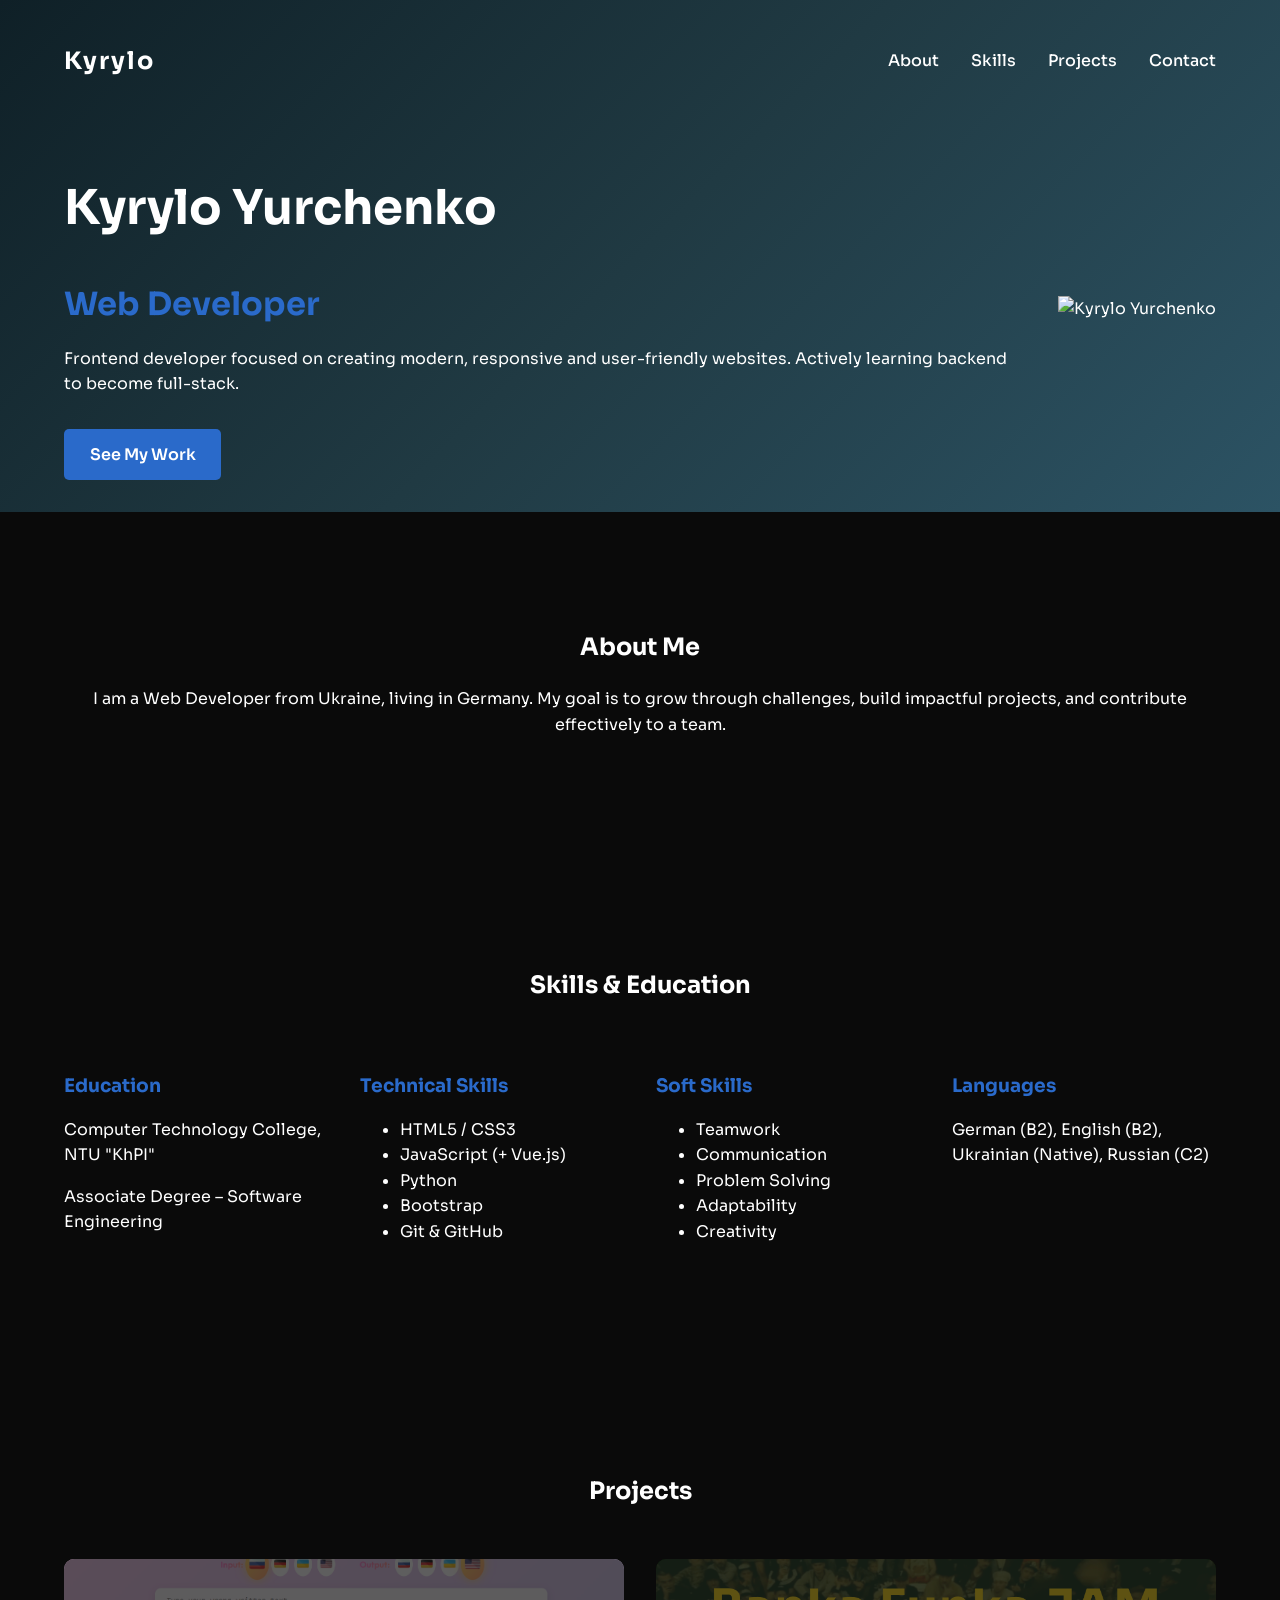
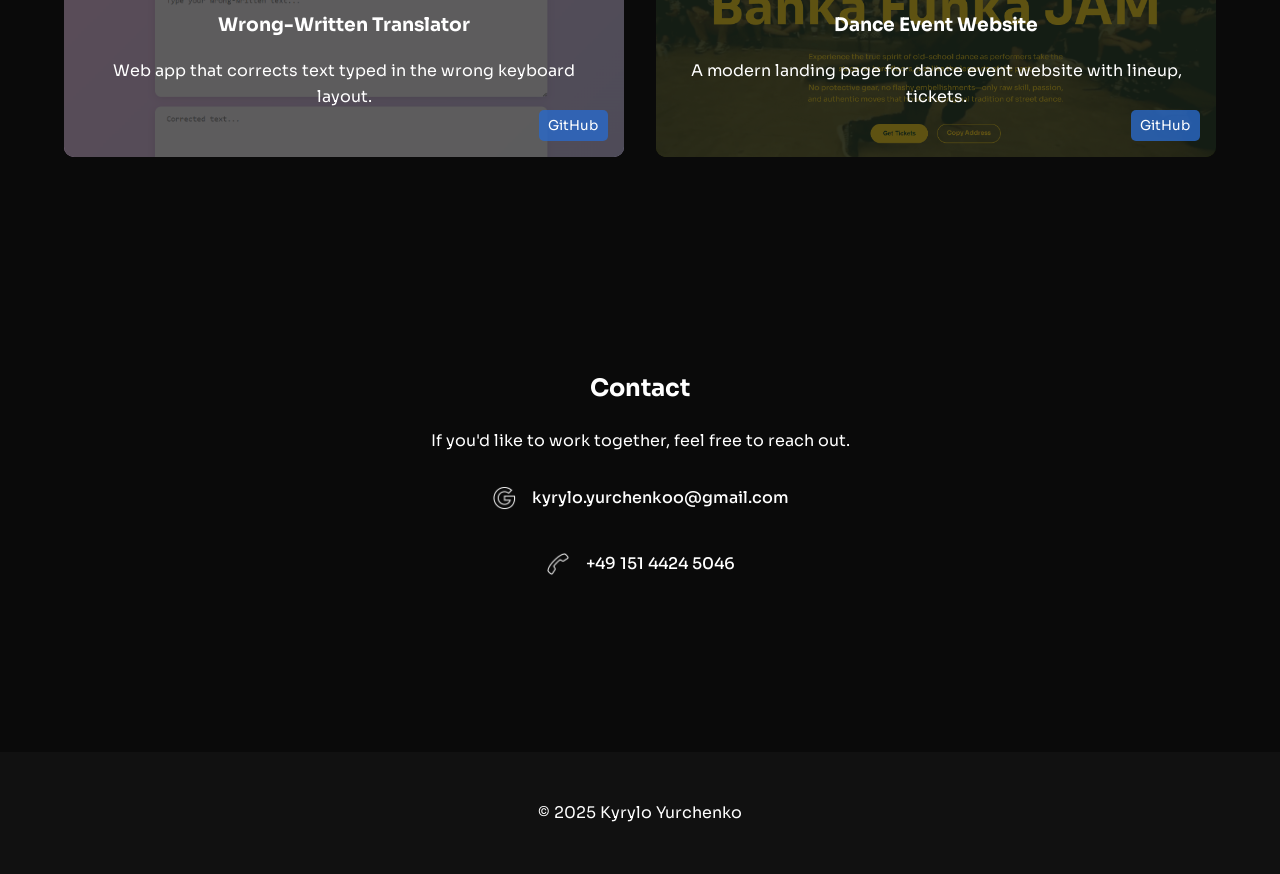
==== commit 6bbcd92f: "update info" ====
--- a/index.html
+++ b/index.html
@@ -87,13 +87,13 @@
         <div class="project-card hover-effect" data-url="https://kyrylostyle.github.io/Translater/" style="background: url('img/trans.PNG') center/cover no-repeat;">
           <h3>Wrong-Written Translator</h3>
           <p>Web app that corrects text typed in the wrong keyboard layout.</p>
-          <a href="https://github.com/kyrylostyle/Translater" target="_blank" class="project-github">GitHub</a>
+          <a href="https://github.com/KyryloStyle/Translater" target="_blank" class="project-github">GitHub</a>
         </div>
 
         <div class="project-card hover-effect" data-url="https://kyrylostyle.github.io/BankaFunka/" style="background: url('img/banka.PNG') center/cover no-repeat;">
           <h3>Dance Event Website</h3>
-          <p>A modern dance event website with lineup, tickets, registration.</p>
-          <a href="https://github.com/kyrylostyle/Translater" target="_blank" class="project-github">GitHub</a>
+          <p>A modern landing page for dance event website with lineup, tickets.</p>
+          <a href="https://github.com/KyryloStyle/BankaFunka" target="_blank" class="project-github">GitHub</a>
         </div>
 
     </div>
--- a/style.css
+++ b/style.css
@@ -121,15 +121,15 @@
   
   border-radius: 10px;
   transition: transform 0.3s, background 0.3s;
-  position: relative; /* для оверлея */
-  overflow: hidden;   /* чтобы псевдоэлемент не вылезал */
+  position: relative; 
+  overflow: hidden;   
 }
 
 .project-card::before {
   content: "";
   position: absolute;
   inset: 0;
-  background: rgba(27, 27, 27, 0.7); /* общий оверлей */
+  background: rgba(27, 27, 27, 0.7); 
   z-index: 0;
 }
 
@@ -138,7 +138,7 @@
 .project-card h3,
 .project-card p {
   position: relative;
-  z-index: 1; /* текст поверх оверлея */
+  z-index: 1; 
 }
 
 .project-card.hover-effect:hover {
